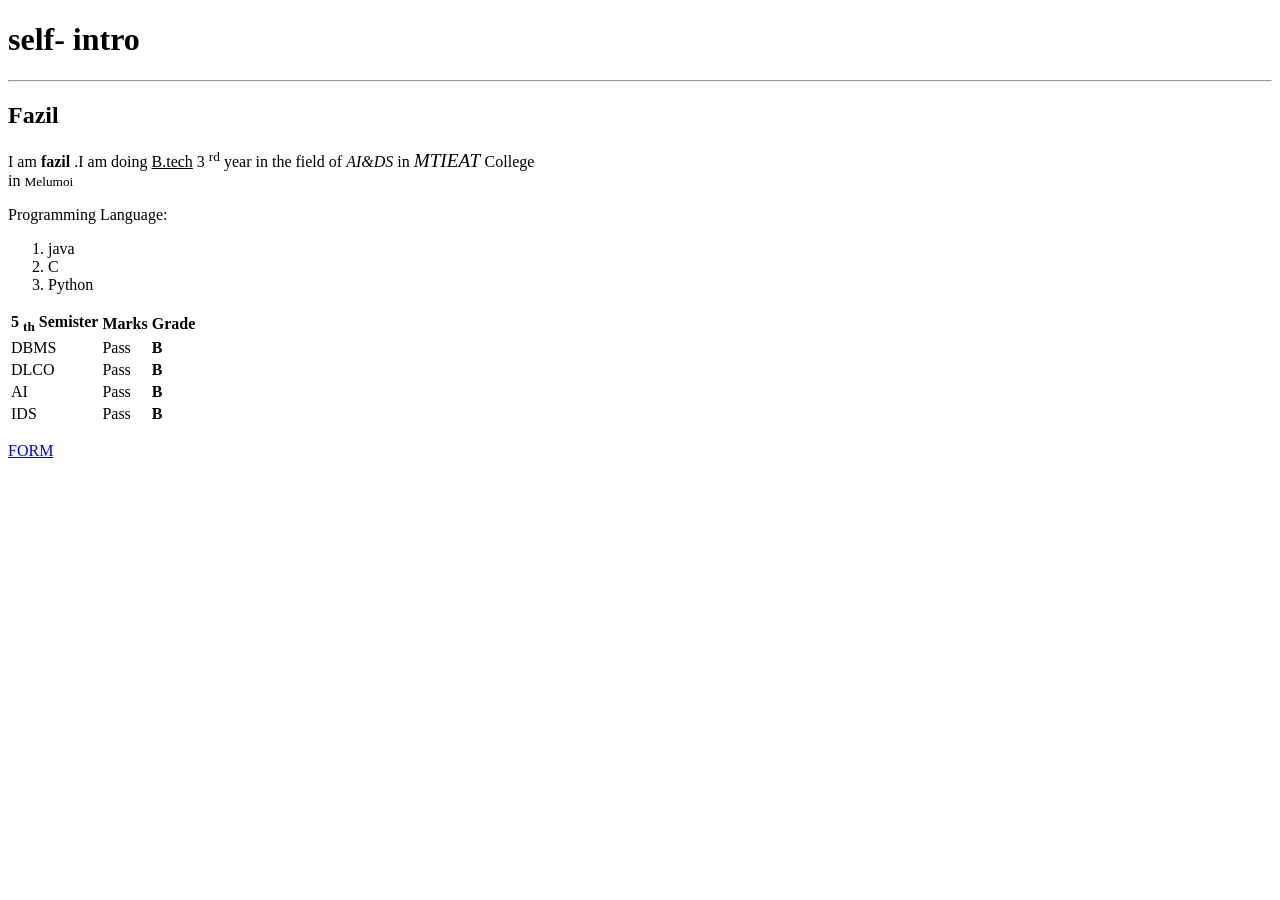
==== HTML-CSS/index.html @ 9a658af7 "Add HTML CSS project files" ====
<!DOCTYPE html>
<html lang="en">
<head>
    <meta charset="UTF-8">
    <meta name="viewport" content="width=device-width, initial-scale=1.0">
    <title>fazil</title>
    <style>

    </style>
     <link rel="stylesheet" href="style.css">
</head>
<body>
     <h1>self- intro</h1>
     <hr>
     <h2>Fazil</h2>
     <p>I am <b> fazil </b>.I am doing <u> B.tech</u> 3 <sup>rd</sup> year in the field of  <i>AI&DS</i> in <big><i> MTIEAT </i></big> College <br> in <small>Melumoi</small></p>
     <p>Programming Language:
        <br>
        <ol>
        <li>java</li><li>C</li><li>Python</li>
    </ol></p>
    <p>
        <table>
            <tr>
                <th>5 <sub>th</sub> Semister</th>
                <th>Marks</th>
                <th>Grade</th>
            </tr>
            <tr>
                <td id="one">DBMS</td>
                <td>Pass</td>
                <td> <b>B</b></td>
            </tr>
            <tr>
                <td class="one">DLCO</td>
                <td>Pass</td>
                <td> <b>B</b></td>
            </tr>
            <tr>
                <td>AI</td>
                <td>Pass</td>
                <td> <b>B</b></td>
            </tr>
            <tr>
                <td>IDS</td>
                <td>Pass</td>
                <td> <b>B</b></td>
            </tr>
        </table>
    </p>
    <a href="form.html">FORM</a>
</body>
</html>
---- HTML-CSS/style.css ----
img
{
    margin: 10px 15px 30px;
    border-style: solid;
    border-width: 0.5cm;
    border-color: blue #FBF5A7 #FFDA62;
    border-radius: 300px;
    padding: 0.5cm 1cm 2cm 3cm;
    ;
}
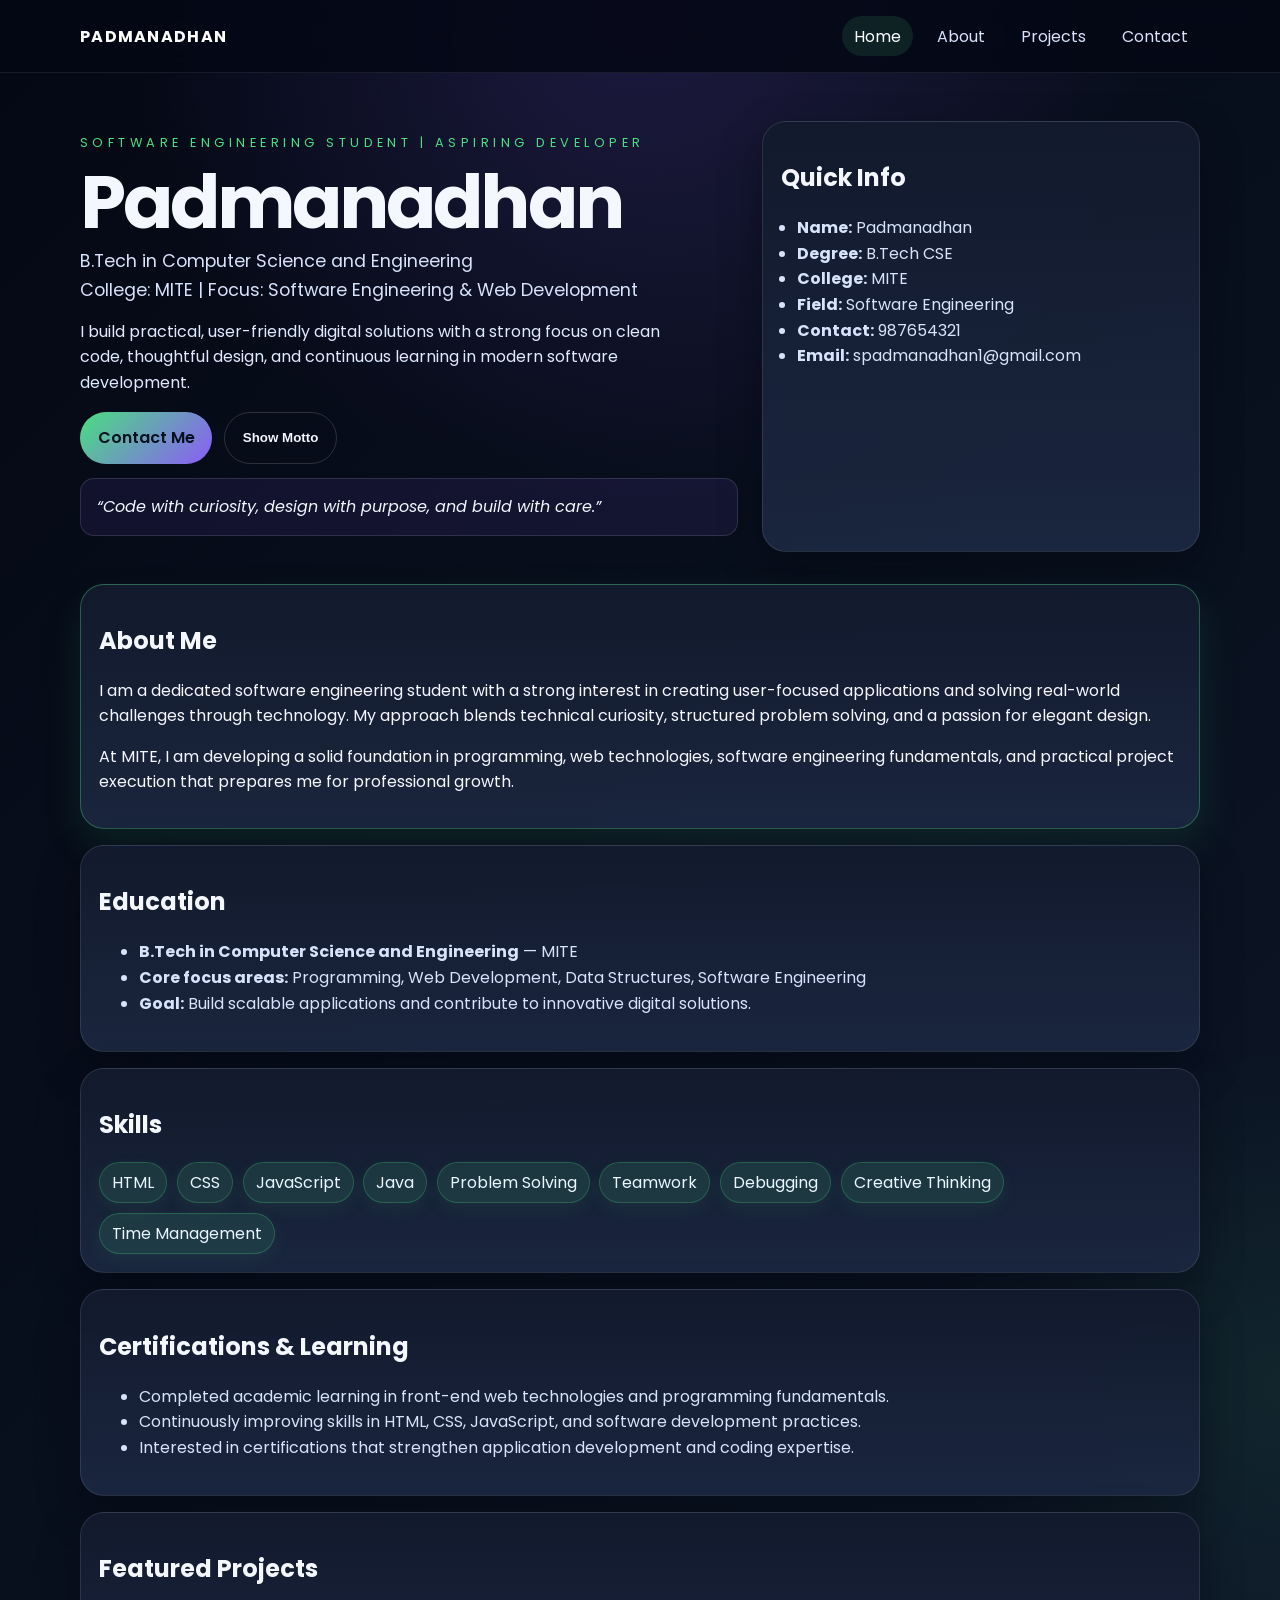
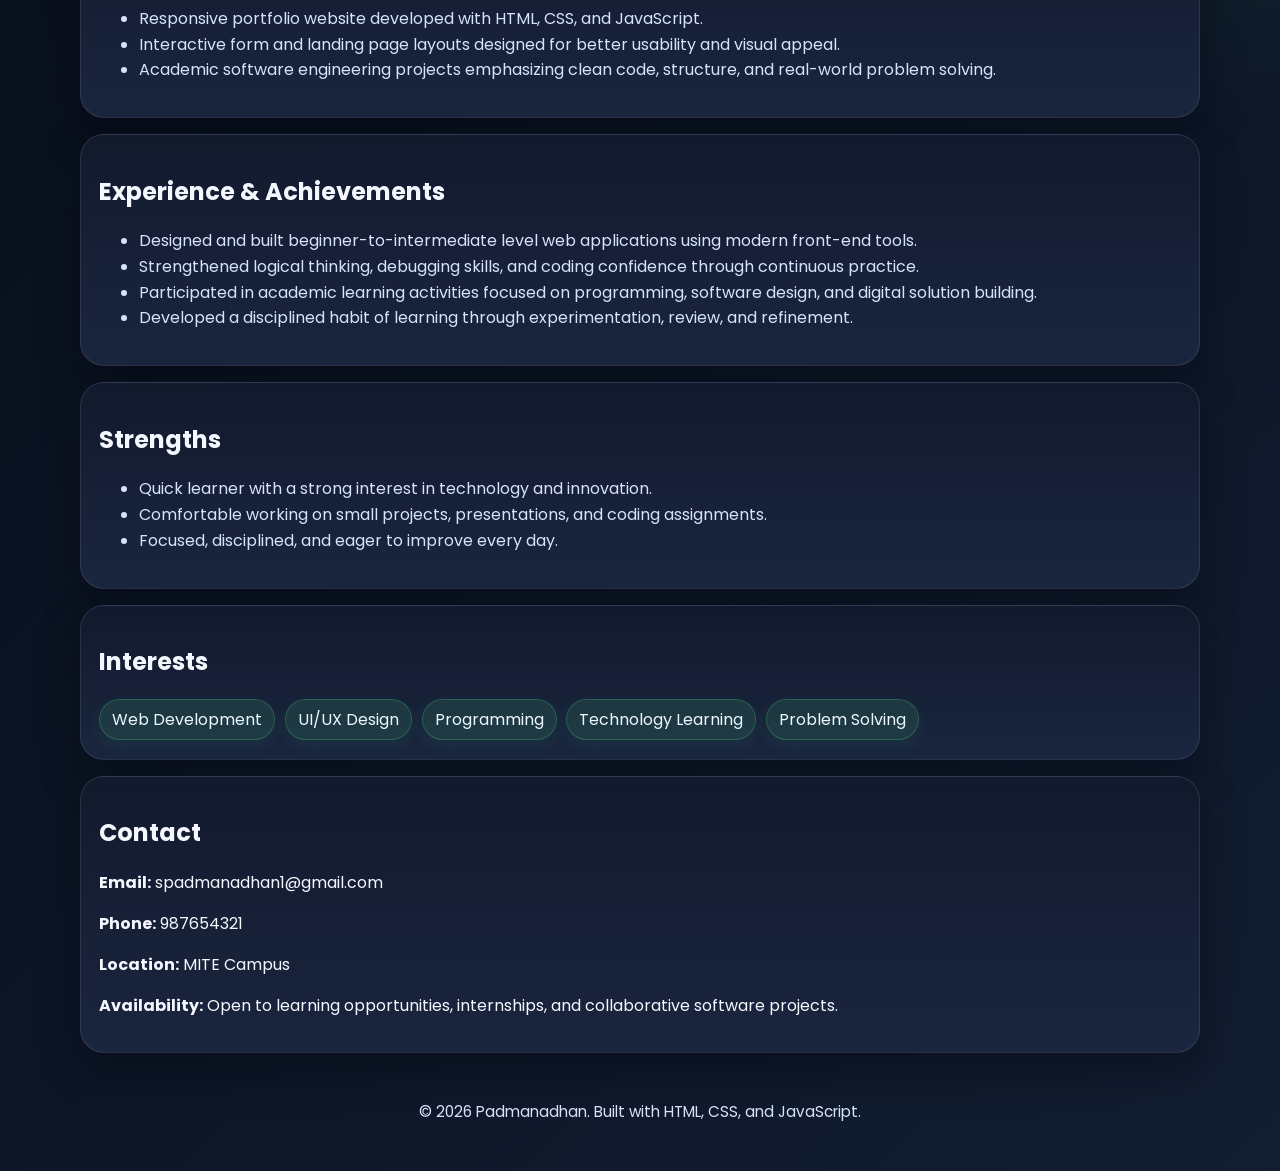
==== commit f7357493: "HTML-CSS" ====
--- a/HTML-CSS/index.html
+++ b/HTML-CSS/index.html
@@ -1,53 +1,148 @@
 <!DOCTYPE html>
 <html lang="en">
 <head>
-    <meta charset="UTF-8">
-    <meta name="viewport" content="width=device-width, initial-scale=1.0">
-    <title>fazil</title>
-    <style>
-
-    </style>
-     <link rel="stylesheet" href="style.css">
+  <meta charset="UTF-8" />
+  <meta name="viewport" content="width=device-width, initial-scale=1.0" />
+  <title>Padmanadhan | Portfolio</title>
+  <meta name="description" content="Portfolio of Padmanadhan, B.Tech CSE student at MITE." />
+  <link rel="preconnect" href="https://fonts.googleapis.com" />
+  <link rel="preconnect" href="https://fonts.gstatic.com" crossorigin />
+  <link href="https://fonts.googleapis.com/css2?family=Poppins:wght@300;400;500;600;700&display=swap" rel="stylesheet" />
+  <link rel="stylesheet" href="style.css" />
 </head>
 <body>
-     <h1>self- intro</h1>
-     <hr>
-     <h2>Fazil</h2>
-     <p>I am <b> fazil </b>.I am doing <u> B.tech</u> 3 <sup>rd</sup> year in the field of  <i>AI&DS</i> in <big><i> MTIEAT </i></big> College <br> in <small>Melumoi</small></p>
-     <p>Programming Language:
-        <br>
-        <ol>
-        <li>java</li><li>C</li><li>Python</li>
-    </ol></p>
-    <p>
-        <table>
-            <tr>
-                <th>5 <sub>th</sub> Semister</th>
-                <th>Marks</th>
-                <th>Grade</th>
-            </tr>
-            <tr>
-                <td id="one">DBMS</td>
-                <td>Pass</td>
-                <td> <b>B</b></td>
-            </tr>
-            <tr>
-                <td class="one">DLCO</td>
-                <td>Pass</td>
-                <td> <b>B</b></td>
-            </tr>
-            <tr>
-                <td>AI</td>
-                <td>Pass</td>
-                <td> <b>B</b></td>
-            </tr>
-            <tr>
-                <td>IDS</td>
-                <td>Pass</td>
-                <td> <b>B</b></td>
-            </tr>
-        </table>
-    </p>
-    <a href="form.html">FORM</a>
+  <header class="topbar">
+    <div class="container nav-wrap">
+      <a class="brand" href="index.html">Padmanadhan</a>
+      <nav class="nav-links">
+        <a href="index.html" class="nav-link active">Home</a>
+        <a href="about.html" class="nav-link">About</a>
+        <a href="projects.html" class="nav-link">Projects</a>
+        <a href="contact.html" class="nav-link">Contact</a>
+      </nav>
+    </div>
+  </header>
+
+  <header class="hero">
+    <div class="container hero-grid">
+      <div>
+        <p class="eyebrow">Software Engineering Student | Aspiring Developer</p>
+        <h1>Padmanadhan</h1>
+        <p class="lead">B.Tech in Computer Science and Engineering</p>
+        <p class="lead">College: MITE | Focus: Software Engineering & Web Development</p>
+        <p class="summary">I build practical, user-friendly digital solutions with a strong focus on clean code, thoughtful design, and continuous learning in modern software development.</p>
+        <div class="actions">
+          <a class="btn btn-primary" href="#contact">Contact Me</a>
+          <button class="btn btn-secondary" id="quoteBtn" type="button">Show Motto</button>
+        </div>
+        <p id="quoteBox" class="quote-box">“Code with curiosity, design with purpose, and build with care.”</p>
+      </div>
+      <aside class="card profile-card">
+        <h2>Quick Info</h2>
+        <ul>
+          <li><strong>Name:</strong> Padmanadhan</li>
+          <li><strong>Degree:</strong> B.Tech CSE</li>
+          <li><strong>College:</strong> MITE</li>
+          <li><strong>Field:</strong> Software Engineering</li>
+          <li><strong>Contact:</strong> 987654321</li>
+          <li><strong>Email:</strong> spadmanadhan1@gmail.com</li>
+        </ul>
+      </aside>
+    </div>
+  </header>
+
+  <main class="container sections">
+    <section class="card highlight-card">
+      <h2>About Me</h2>
+      <p>I am a dedicated software engineering student with a strong interest in creating user-focused applications and solving real-world challenges through technology. My approach blends technical curiosity, structured problem solving, and a passion for elegant design.</p>
+      <p>At MITE, I am developing a solid foundation in programming, web technologies, software engineering fundamentals, and practical project execution that prepares me for professional growth.</p>
+    </section>
+
+    <section class="card">
+      <h2>Education</h2>
+      <ul class="bullet-list">
+        <li><strong>B.Tech in Computer Science and Engineering</strong> — MITE</li>
+        <li><strong>Core focus areas:</strong> Programming, Web Development, Data Structures, Software Engineering</li>
+        <li><strong>Goal:</strong> Build scalable applications and contribute to innovative digital solutions.</li>
+      </ul>
+    </section>
+
+    <section class="card">
+      <h2>Skills</h2>
+      <div class="chip-list">
+        <span>HTML</span>
+        <span>CSS</span>
+        <span>JavaScript</span>
+        <span>Java</span>
+        <span>Problem Solving</span>
+        <span>Teamwork</span>
+        <span>Debugging</span>
+        <span>Creative Thinking</span>
+        <span>Time Management</span>
+      </div>
+    </section>
+
+    <section class="card">
+      <h2>Certifications & Learning</h2>
+      <ul class="bullet-list">
+        <li>Completed academic learning in front-end web technologies and programming fundamentals.</li>
+        <li>Continuously improving skills in HTML, CSS, JavaScript, and software development practices.</li>
+        <li>Interested in certifications that strengthen application development and coding expertise.</li>
+      </ul>
+    </section>
+
+    <section class="card">
+      <h2>Featured Projects</h2>
+      <ul class="bullet-list">
+        <li>Responsive portfolio website developed with HTML, CSS, and JavaScript.</li>
+        <li>Interactive form and landing page layouts designed for better usability and visual appeal.</li>
+        <li>Academic software engineering projects emphasizing clean code, structure, and real-world problem solving.</li>
+      </ul>
+    </section>
+
+    <section class="card">
+      <h2>Experience & Achievements</h2>
+      <ul class="bullet-list">
+        <li>Designed and built beginner-to-intermediate level web applications using modern front-end tools.</li>
+        <li>Strengthened logical thinking, debugging skills, and coding confidence through continuous practice.</li>
+        <li>Participated in academic learning activities focused on programming, software design, and digital solution building.</li>
+        <li>Developed a disciplined habit of learning through experimentation, review, and refinement.</li>
+      </ul>
+    </section>
+
+    <section class="card">
+      <h2>Strengths</h2>
+      <ul class="bullet-list">
+        <li>Quick learner with a strong interest in technology and innovation.</li>
+        <li>Comfortable working on small projects, presentations, and coding assignments.</li>
+        <li>Focused, disciplined, and eager to improve every day.</li>
+      </ul>
+    </section>
+
+    <section class="card">
+      <h2>Interests</h2>
+      <div class="chip-list">
+        <span>Web Development</span>
+        <span>UI/UX Design</span>
+        <span>Programming</span>
+        <span>Technology Learning</span>
+        <span>Problem Solving</span>
+      </div>
+    </section>
+
+    <section class="card" id="contact">
+      <h2>Contact</h2>
+      <p><strong>Email:</strong> spadmanadhan1@gmail.com</p>
+      <p><strong>Phone:</strong> 987654321</p>
+      <p><strong>Location:</strong> MITE Campus</p>
+      <p><strong>Availability:</strong> Open to learning opportunities, internships, and collaborative software projects.</p>
+    </section>
+  </main>
+
+  <footer class="footer">
+    <p>© <span id="year"></span> Padmanadhan. Built with HTML, CSS, and JavaScript.</p>
+  </footer>
+
+  <script src="script.js"></script>
 </body>
 </html>
--- a/HTML-CSS/style.css
+++ b/HTML-CSS/style.css
@@ -1,10 +1,175 @@
-img
-{
-    margin: 10px 15px 30px;
-    border-style: solid;
-    border-width: 0.5cm;
-    border-color: blue #FBF5A7 #FFDA62;
-    border-radius: 300px;
-    padding: 0.5cm 1cm 2cm 3cm;
-    ;
-}+:root {
+  --bg: #0b1020;
+  --panel: #121a2d;
+  --panel-2: #1b2740;
+  --text: #f5f7ff;
+  --muted: #d7e2fb;
+  --accent: #4ade80;
+  --accent-2: #8b5cf6;
+  --glow: rgba(74, 222, 128, 0.16);
+}
+
+* { box-sizing: border-box; }
+
+body {
+  margin: 0;
+  font-family: 'Poppins', sans-serif;
+  color: var(--text);
+  background:
+    radial-gradient(circle at top, rgba(139, 92, 246, 0.18), transparent 18%),
+    radial-gradient(circle at right, rgba(74, 222, 128, 0.08), transparent 18%),
+    linear-gradient(135deg, #040814 0%, #09111f 45%, #121d31 100%);
+  min-height: 100vh;
+}
+
+.container { width: min(1120px, calc(100% - 2rem)); margin: 0 auto; }
+
+.topbar {
+  position: sticky;
+  top: 0;
+  z-index: 10;
+  background: rgba(4, 8, 20, 0.85);
+  backdrop-filter: blur(14px);
+  border-bottom: 1px solid rgba(255,255,255,0.08);
+}
+
+.nav-wrap {
+  display: flex;
+  justify-content: space-between;
+  align-items: center;
+  min-height: 72px;
+}
+
+.brand {
+  color: #fff;
+  text-decoration: none;
+  font-weight: 700;
+  letter-spacing: 0.08em;
+  text-transform: uppercase;
+}
+
+.nav-links { display: flex; gap: 0.75rem; flex-wrap: wrap; }
+.nav-link {
+  color: var(--muted);
+  text-decoration: none;
+  padding: 0.45rem 0.75rem;
+  border-radius: 999px;
+  transition: background 0.2s ease, color 0.2s ease;
+}
+.nav-link:hover, .nav-link.active {
+  background: rgba(74, 222, 128, 0.12);
+  color: #fff;
+}
+
+.hero { padding: 3rem 0 1rem; }
+.hero-grid {
+  display: grid;
+  grid-template-columns: 1.2fr 0.8fr;
+  gap: 1.5rem;
+  align-items: stretch;
+}
+
+.eyebrow {
+  text-transform: uppercase;
+  letter-spacing: 0.35em;
+  font-size: 0.8rem;
+  color: var(--accent);
+}
+
+h1 {
+  font-size: clamp(2.8rem, 7vw, 4.6rem);
+  line-height: 1.02;
+  margin: 0.2rem 0 0.5rem;
+  letter-spacing: -0.04em;
+}
+
+.lead { font-size: 1.1rem; color: var(--muted); margin: 0.2rem 0; }
+.summary { max-width: 580px; color: #dfeaff; line-height: 1.6; }
+
+.actions { display: flex; gap: 0.75rem; margin-top: 1rem; flex-wrap: wrap; }
+
+.btn {
+  border: none;
+  border-radius: 999px;
+  padding: 0.85rem 1.1rem;
+  font-weight: 600;
+  text-decoration: none;
+  cursor: pointer;
+  transition: transform 0.2s ease, opacity 0.2s ease;
+}
+.btn:hover { transform: translateY(-1px); }
+.btn-primary { background: linear-gradient(135deg, var(--accent), var(--accent-2)); color: #03111f; }
+.btn-secondary { background: transparent; color: var(--text); border: 1px solid rgba(255,255,255,0.15); }
+
+.quote-box {
+  margin-top: 0.9rem;
+  padding: 0.95rem 1rem;
+  background: rgba(139, 92, 246, 0.10);
+  border: 1px solid rgba(255,255,255,0.12);
+  border-radius: 14px;
+  color: #eff7ff;
+  min-height: 48px;
+  font-style: italic;
+}
+
+.card {
+  background: linear-gradient(180deg, rgba(18, 26, 45, 0.97), rgba(27, 39, 64, 0.97));
+  border: 1px solid rgba(255,255,255,0.10);
+  border-radius: 24px;
+  padding: 1.15rem;
+  box-shadow: 0 18px 42px rgba(2, 6, 13, 0.38);
+}
+
+.highlight-card {
+  border-color: rgba(74, 222, 128, 0.35);
+  box-shadow: 0 18px 42px rgba(74, 222, 128, 0.10);
+}
+
+.profile-card ul { padding-left: 1rem; color: var(--muted); line-height: 1.6; }
+
+.sections { display: grid; gap: 1rem; padding: 1rem 0 2rem; }
+
+.chip-list { display: flex; flex-wrap: wrap; gap: 0.6rem; }
+.chip-list span {
+  background: rgba(74, 222, 128, 0.12);
+  border: 1px solid rgba(74, 222, 128, 0.25);
+  border-radius: 999px;
+  padding: 0.45rem 0.75rem;
+  color: #eaf7ff;
+  box-shadow: 0 6px 18px rgba(74, 222, 128, 0.08);
+}
+
+.bullet-list { color: var(--muted); line-height: 1.6; }
+
+.contact-form {
+  display: grid;
+  gap: 0.75rem;
+}
+
+.contact-form input,
+.contact-form textarea {
+  width: 100%;
+  border: 1px solid rgba(255,255,255,0.12);
+  border-radius: 14px;
+  background: rgba(255,255,255,0.04);
+  color: var(--text);
+  padding: 0.8rem 0.9rem;
+  font: inherit;
+}
+
+.contact-form input::placeholder,
+.contact-form textarea::placeholder {
+  color: #bfd2ef;
+}
+
+.footer {
+  text-align: center;
+  padding: 0 0 2rem;
+  color: var(--muted);
+  font-size: 0.95rem;
+}
+
+@media (max-width: 900px) {
+  .hero-grid { grid-template-columns: 1fr; }
+  .nav-wrap { flex-direction: column; align-items: flex-start; gap: 0.6rem; padding: 0.6rem 0; }
+}
